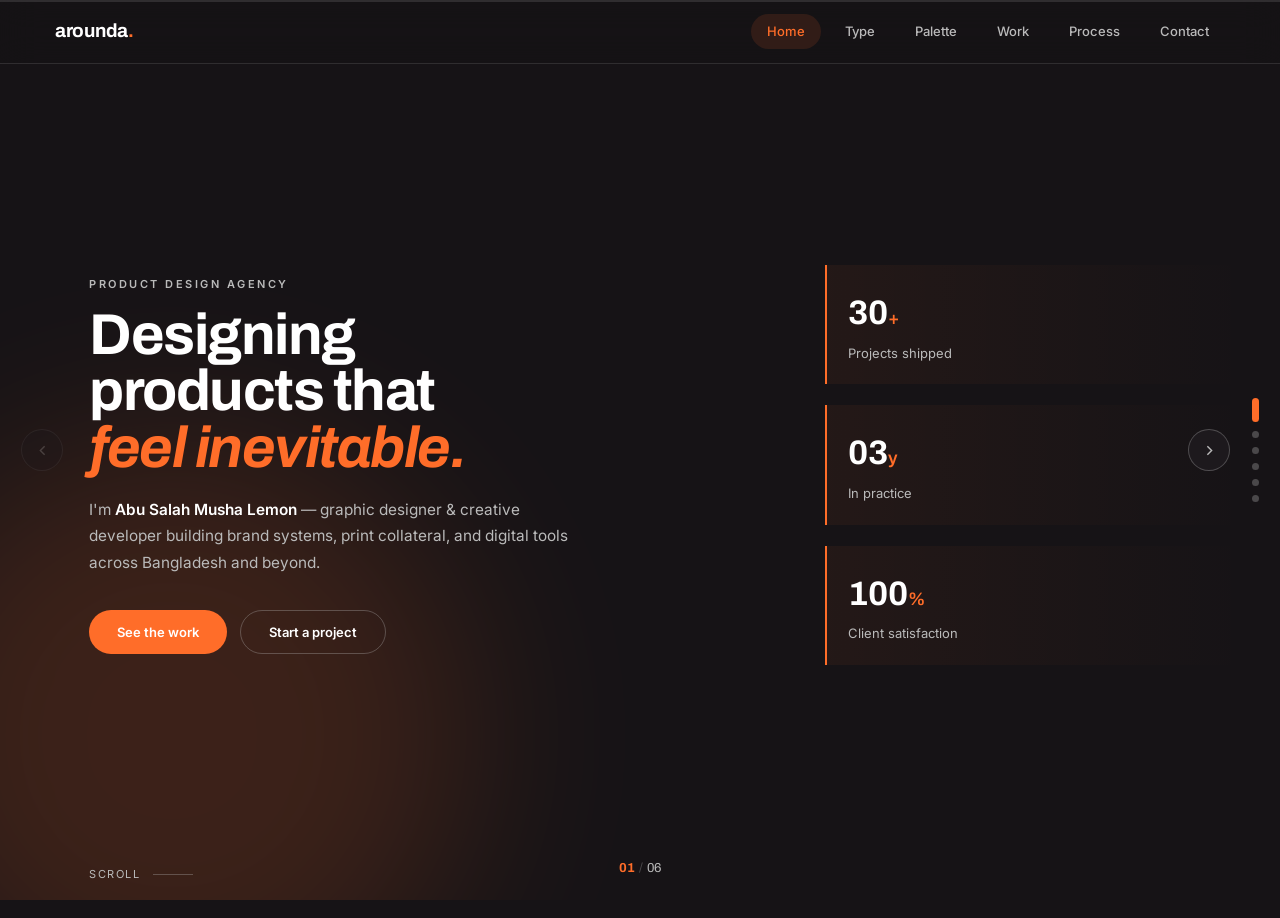
==== v2/index.html @ 6a90699e "Add files via upload" ====
<!DOCTYPE html>
<html lang="en">
<head>
<meta charset="UTF-8" />
<meta name="viewport" content="width=device-width, initial-scale=1.0, viewport-fit=cover" />
<title>Abu Salah Musha Lemon — Product Design</title>
<meta name="theme-color" content="#161316" />
<link rel="stylesheet" href="style.css" />
<link rel="preconnect" href="https://fonts.googleapis.com" />
<link rel="preconnect" href="https://fonts.gstatic.com" crossorigin />
<!-- Free grotesque pairing that mirrors Neue Montreal's geometry.
     ✏️ If you own a licensed copy of Neue Montreal, replace this
     link with your own @font-face block in style.css §1 -->
<link href="https://fonts.googleapis.com/css2?family=Archivo:wght@400;500;600;700&family=Inter:wght@300;400;500&display=swap" rel="stylesheet" />
</head>
<body>

<!-- progress bar tied to scroll position -->
<div class="progress-rail"><div class="progress-fill" id="progressFill"></div></div>

<!-- ════════ NAVBAR ════════ -->
<header class="navbar">
  <a class="nav-logo" href="#" onclick="goTo(0);return false;">
    <!-- ✏️ EDIT logo -->
    arounda<span class="dot">.</span>
  </a>
  <nav class="nav-links" id="navLinks">
    <a class="nav-link" data-i="0">Home</a>
    <a class="nav-link" data-i="1">Type</a>
    <a class="nav-link" data-i="2">Palette</a>
    <a class="nav-link" data-i="3">Work</a>
    <a class="nav-link" data-i="4">Process</a>
    <a class="nav-link" data-i="5">Contact</a>
  </nav>
  <button class="hamburger" id="hamburger" aria-label="Menu"><span></span><span></span><span></span></button>
</header>

<div class="drawer-overlay" id="drawerOverlay"></div>
<nav class="mobile-drawer" id="mobileDrawer">
  <a class="drawer-link" data-i="0">Home</a>
  <a class="drawer-link" data-i="1">Type</a>
  <a class="drawer-link" data-i="2">Palette</a>
  <a class="drawer-link" data-i="3">Work</a>
  <a class="drawer-link" data-i="4">Process</a>
  <a class="drawer-link" data-i="5">Contact</a>
</nav>

<!-- ════════ HORIZONTAL TRACK — same mechanism on all devices ════════ -->
<main class="track" id="track">

  <!-- ① HERO — 61.8/38.2 golden split -->
  <section class="panel" id="p0" data-i="0">
    <div class="glow glow-orange"></div>
    <div class="panel-grid grid-phi">
      <div class="col-major">
        <div class="eyebrow">Product Design Agency</div>
        <h1 class="display-1">Designing<br/>products that<br/><em>feel inevitable.</em></h1>
        <p class="lead">I'm <strong>Abu Salah Musha Lemon</strong> — graphic designer &amp; creative developer building brand systems, print collateral, and digital tools across Bangladesh and beyond.</p>
        <div class="btn-row">
          <button class="btn btn-primary" onclick="goTo(3)">See the work</button>
          <button class="btn btn-ghost" onclick="goTo(5)">Start a project</button>
        </div>
      </div>
      <div class="col-minor">
        <div class="stat-stack">
          <div class="stat-block"><span class="stat-n">30<small>+</small></span><span class="stat-l">Projects shipped</span></div>
          <div class="stat-block"><span class="stat-n">03<small>y</small></span><span class="stat-l">In practice</span></div>
          <div class="stat-block"><span class="stat-n">100<small>%</small></span><span class="stat-l">Client satisfaction</span></div>
        </div>
      </div>
    </div>
    
  </section>

  <!-- ② TYPOGRAPHY -->
  <section class="panel" id="p1" data-i="1">
    <div class="glow glow-orange-soft"></div>
    <div class="label-row"><span class="section-tag">01 — Typography</span></div>
    <div class="type-showcase">
      <h2 class="type-hero">Neue Montreal</h2>
      <div class="type-weights">
        <span class="tw" style="font-weight:400">Regular</span>
        <span class="tw" style="font-weight:500">Medium</span>
        <span class="tw" style="font-weight:600">Semibold</span>
      </div>
    </div>
    <div class="type-scale-demo">
      <!-- ✏️ Golden-ratio type scale visualized: each step ×1.618 -->
      <div class="scale-row"><span class="scale-label">16</span><span class="scale-sample" style="font-size:16px">Aa Bb Cc</span></div>
      <div class="scale-row"><span class="scale-label">26</span><span class="scale-sample" style="font-size:26px">Aa Bb Cc</span></div>
      <div class="scale-row"><span class="scale-label">42</span><span class="scale-sample" style="font-size:42px">Aa Bb</span></div>
      <div class="scale-row"><span class="scale-label">68</span><span class="scale-sample" style="font-size:clamp(34px,6vw,68px)">Aa</span></div>
    </div>
  </section>

  <!-- ③ COLOUR PALETTE -->
  <section class="panel" id="p2" data-i="2">
    <div class="glow glow-orange"></div>
    <div class="label-row"><span class="section-tag">02 — Colour Palette</span></div>
    <h2 class="section-h">Built on the<br/><em>60 / 30 / 10</em> rule.</h2>

    <div class="palette-grid">
      <div class="swatch-card swatch-60">
        <span class="swatch-dot" style="background:#161316;border:1px solid #353035"></span>
        <div class="swatch-meta"><span class="swatch-hex">#161316</span><span class="swatch-role">60% — Dominant</span></div>
      </div>
      <div class="swatch-card swatch-30">
        <span class="swatch-dot" style="background:#453027"></span>
        <div class="swatch-meta"><span class="swatch-hex">#453027</span><span class="swatch-role">30% — Secondary</span></div>
      </div>
      <div class="swatch-card swatch-10">
        <span class="swatch-dot" style="background:#FF6D29"></span>
        <div class="swatch-meta"><span class="swatch-hex">#FF6D29</span><span class="swatch-role">10% — Accent</span></div>
      </div>
      <div class="swatch-card">
        <span class="swatch-dot" style="background:#BABABA"></span>
        <div class="swatch-meta"><span class="swatch-hex">#BABABA</span><span class="swatch-role">Muted text</span></div>
      </div>
      <div class="swatch-card">
        <span class="swatch-dot" style="background:#FFFFFF"></span>
        <div class="swatch-meta"><span class="swatch-hex">#FFFFFF</span><span class="swatch-role">High emphasis</span></div>
      </div>
    </div>

    <!-- live 60/30/10 proportion bar -->
    <div class="ratio-bar" aria-hidden="true">
      <div class="ratio-seg" style="flex:60;background:#161316;border:1px solid #353035"></div>
      <div class="ratio-seg" style="flex:30;background:#453027"></div>
      <div class="ratio-seg" style="flex:10;background:#FF6D29"></div>
    </div>
  </section>

  <!-- ④ WORK -->
  <section class="panel panel-work" id="p3" data-i="3">
    <div class="glow glow-orange-soft"></div>
    <div class="label-row"><span class="section-tag">03 — Selected Work</span></div>
    <div class="work-grid">

      <article class="wcard wcard-lg" onclick="openProject('swapnolok')">
        <div class="wcard-media wcard-media-orange">
          <span class="wcard-num">01</span>
        </div>
        <div class="wcard-body">
          <h3>Swapnolok Community Center</h3>
          <p>Full brand identity &amp; print system — logo, banners, leaflets, signage.</p>
          <span class="chip">Brand Identity</span>
        </div>
      </article>

      <article class="wcard" onclick="openProject('pipeline')">
        <div class="wcard-media wcard-media-dark"><span class="wcard-num">02</span></div>
        <div class="wcard-body">
          <h3>Video Transition Pipeline</h3>
          <p>Custom Python effects engine for slideshow production.</p>
          <span class="chip chip-dev">Dev Project</span>
        </div>
      </article>

      <article class="wcard" onclick="openProject('carousel')">
        <div class="wcard-media wcard-media-mid"><span class="wcard-num">03</span></div>
        <div class="wcard-body">
          <h3>LinkedIn Case Study Carousel</h3>
          <p>10-slide visual narrative for Behance &amp; LinkedIn.</p>
          <span class="chip chip-social">Social</span>
        </div>
      </article>

      <article class="wcard" onclick="openProject('cleanup')">
        <div class="wcard-media wcard-media-dark"><span class="wcard-num">04</span></div>
        <div class="wcard-body">
          <h3>Smart Cleanup Script</h3>
          <p>Two-phase Windows batch automation with auto-resume.</p>
          <span class="chip chip-dev">Dev Project</span>
        </div>
      </article>

    </div>
  </section>

  <!-- ⑤ PROCESS -->
  <section class="panel" id="p4" data-i="4">
    <div class="glow glow-orange"></div>
    <div class="label-row"><span class="section-tag">04 — Process</span></div>
    <h2 class="section-h">How a project<br/><em>comes together.</em></h2>
    <div class="process-row">
      <div class="proc-step">
        <span class="proc-n">01</span>
        <h3>Discover</h3>
        <p>Understand the brief, audience, and constraints before anything is drawn.</p>
      </div>
      <div class="proc-connector"></div>
      <div class="proc-step">
        <span class="proc-n">02</span>
        <h3>Design</h3>
        <p>Explore concepts, refine direction, build the system — type, colour, layout.</p>
      </div>
      <div class="proc-connector"></div>
      <div class="proc-step">
        <span class="proc-n">03</span>
        <h3>Deliver</h3>
        <p>Production-ready files, documentation, and a system you can scale alone.</p>
      </div>
    </div>
  </section>

  <!-- ⑥ CONTACT -->
  <section class="panel panel-contact" id="p5" data-i="5">
    <div class="glow glow-orange-soft"></div>
    <div class="contact-grid">
      <div class="contact-col-major">
        <div class="eyebrow">Let's talk</div>
        <h2 class="display-2">Got a project<br/>in mind?</h2>
        <p class="lead">Open to freelance work, collaborations, and long-term partnerships.</p>
        <form class="contact-form" id="contactForm" onsubmit="handleSubmit(event)">
          <div class="form-row">
            <input class="form-input" type="text" placeholder="Your name" required />
            <input class="form-input" type="email" placeholder="Email address" required />
          </div>
          <textarea class="form-input form-textarea" placeholder="Tell me about your project…" required></textarea>
          <button class="btn btn-primary btn-full" type="submit">Send message →</button>
          <div class="form-success" id="formSuccess">Message sent — I'll reply within 24 hours.</div>
        </form>
      </div>
      <div class="contact-col-minor">
        <a class="contact-link" href="mailto:info@arounda.agency">
          <span class="contact-link-arrow">↗</span>
          <span>info@arounda.agency</span>
        </a>
        <a class="contact-link" href="https://www.arounda.agency" target="_blank">
          <span class="contact-link-arrow">↗</span>
          <span>www.arounda.agency</span>
        </a>
        <div class="footer-socials">
          <a href="#" target="_blank">Behance</a>
          <a href="#" target="_blank">LinkedIn</a>
          <a href="#" target="_blank">ArtStation</a>
        </div>
      </div>
    </div>
  </section>

</main>

<!-- ════════ FIXED UI: dots / arrows / counter ════════ -->
<div class="scroll-dots" id="scrollDots">
  <button class="sdot active" data-i="0" aria-label="Home"></button>
  <button class="sdot" data-i="1" aria-label="Type"></button>
  <button class="sdot" data-i="2" aria-label="Palette"></button>
  <button class="sdot" data-i="3" aria-label="Work"></button>
  <button class="sdot" data-i="4" aria-label="Process"></button>
  <button class="sdot" data-i="5" aria-label="Contact"></button>
</div>

<button class="nav-arrow nav-prev" id="navPrev" onclick="step(-1)" aria-label="Previous">
  <svg viewBox="0 0 24 24" fill="none" stroke="currentColor" stroke-width="2"><polyline points="15 18 9 12 15 6"/></svg>
</button>
<button class="nav-arrow nav-next" id="navNext" onclick="step(1)" aria-label="Next">
  <svg viewBox="0 0 24 24" fill="none" stroke="currentColor" stroke-width="2"><polyline points="9 18 15 12 9 6"/></svg>
</button>

<div class="panel-counter"><span id="counterCur">01</span><span class="counter-sep">/</span><span>06</span></div>
<div class="scroll-cue">Scroll<span class="cue-line"></span></div>

<!-- project modal -->
<div class="modal-overlay" id="modalOverlay" onclick="closeModal()">
  <div class="modal-box" onclick="event.stopPropagation()">
    <button class="modal-close" onclick="closeModal()">✕</button>
    <span class="modal-tag" id="modalTag">Project</span>
    <h3 class="modal-title" id="modalTitle"></h3>
    <p class="modal-body" id="modalBody"></p>
  </div>
</div>

<script src="script.js"></script>
</body>
</html>
---- v2/style.css ----
/* ════════════════════════════════════════════════════════════
   AROUNDA-STYLE PORTFOLIO — style.css

   COLOR SYSTEM — strict 60 / 30 / 10
   ───────────────────────────────────
   60%  #161316  near-black     → backgrounds, dominant surface
   30%  #453027  warm brown     → cards, secondary surfaces, borders
   10%  #FF6D29  orange         → accents, CTAs, key numbers ONLY
   —    #BABABA  muted grey     → secondary text
   —    #FFFFFF  white          → high-emphasis text

   GOLDEN RATIO — φ = 1.618
   ───────────────────────────────────
   Type scale   : 16 → 26 → 42 → 68 → 110  (×1.618 each step)
   Spacing scale: 8 → 13 → 21 → 34 → 55 → 89 → 144 (Fibonacci, → φ)
   Layout split : 61.8% / 38.2% major/minor columns (.grid-phi)
   ════════════════════════════════════════════════════════════ */

/* ───────────────────────────────────────────
   0. RESET
─────────────────────────────────────────── */
*, *::before, *::after { box-sizing: border-box; margin: 0; padding: 0; }
html { scroll-behavior: smooth; -webkit-text-size-adjust: 100%; }
body {
  font-family: var(--font-body);
  background: var(--c-60);
  color: var(--c-white);
  line-height: 1.6;
  overflow: hidden;
  -webkit-font-smoothing: antialiased;
}
img, video { display: block; max-width: 100%; }
a { color: inherit; text-decoration: none; }
button { font-family: inherit; cursor: pointer; }
::selection { background: var(--c-10); color: #fff; }


/* ───────────────────────────────────────────
   1. DESIGN TOKENS
─────────────────────────────────────────── */
:root {
  /* ── 60 / 30 / 10 color system ── */
  --c-60:        #161316;   /* dominant background          */
  --c-60-raised: #1d191d;   /* slightly raised surface       */
  --c-30:        #453027;   /* secondary surface / cards     */
  --c-30-soft:   #3a2920;   /* darker variant of secondary   */
  --c-10:        #FF6D29;   /* accent — used sparingly       */
  --c-10-dim:    #c9551f;   /* pressed/dim accent state      */
  --c-muted:     #BABABA;   /* secondary text                */
  --c-white:     #FFFFFF;   /* primary text                  */
  --c-border:    rgba(186,186,186,0.16);
  --c-border-em: rgba(186,186,186,0.32);

  /* ── Fonts ── */
  --font-display: 'Archivo', sans-serif;  /* Neue Montreal stand-in */
  --font-body:    'Inter', sans-serif;

  /* ── Type scale: golden ratio, φ = 1.618 ── */
  --fs-display:  clamp(40px, 6vw, 110px);
  --fs-h1:       clamp(32px, 4.5vw, 68px);
  --fs-h2:       clamp(26px, 3.2vw, 42px);
  --fs-h3:       clamp(18px, 1.8vw, 26px);
  --fs-body-lg:  clamp(15px, 1.2vw, 18px);
  --fs-body:     16px;
  --fs-small:    13px;
  --fs-label:    11px;

  /* ── Spacing scale: Fibonacci → φ ── */
  --sp-1:  8px;
  --sp-2:  13px;
  --sp-3:  21px;
  --sp-4:  34px;
  --sp-5:  55px;
  --sp-6:  89px;
  --sp-7:  144px;

  /* ── Golden-ratio layout split ── */
  --phi-major: 61.8%;
  --phi-minor: 38.2%;

  /* ── Radius / motion ── */
  --radius-sm: 8px;
  --radius-md: 14px;
  --radius-lg: 24px;
  --radius-pill: 999px;
  --ease: cubic-bezier(0.16, 1, 0.3, 1);
  --dur-fast: 160ms;
  --dur-med: 320ms;

  --navbar-h: 64px;
}


/* ───────────────────────────────────────────
   2. NAVBAR
─────────────────────────────────────────── */
.navbar {
  position: fixed; top: 0; left: 0; right: 0; z-index: 200;
  height: var(--navbar-h);
  display: flex; align-items: center; justify-content: space-between;
  padding: 0 var(--sp-5);
  background: rgba(22, 19, 22, 0.72);
  backdrop-filter: blur(18px);
  border-bottom: 1px solid var(--c-border);
}
.nav-logo {
  font-family: var(--font-display);
  font-size: 19px; font-weight: 700; letter-spacing: -0.3px;
  color: var(--c-white);
}
.nav-logo .dot { color: var(--c-10); }

.nav-links { display: flex; gap: var(--sp-1); }
.nav-link {
  font-size: var(--fs-small); font-weight: 500; color: var(--c-muted);
  padding: 7px 16px; border-radius: var(--radius-pill);
  transition: color var(--dur-fast), background var(--dur-fast);
}
.nav-link:hover { color: var(--c-white); background: rgba(255,255,255,0.05); }
.nav-link.active { color: var(--c-10); background: rgba(255,109,41,0.12); }

.hamburger {
  display: none; flex-direction: column; gap: 5px;
  background: none; border: none; padding: var(--sp-1); z-index: 300;
}
.hamburger span {
  width: 22px; height: 2px; background: var(--c-white); border-radius: 2px;
  transition: transform var(--dur-med) var(--ease), opacity var(--dur-fast);
}
.hamburger.open span:nth-child(1) { transform: translateY(7px) rotate(45deg); }
.hamburger.open span:nth-child(2) { opacity: 0; }
.hamburger.open span:nth-child(3) { transform: translateY(-7px) rotate(-45deg); }

@media (max-width: 860px) {
  .nav-links { display: none; }
  .hamburger { display: flex; }
  .navbar { padding: 0 var(--sp-4); }
}


/* ───────────────────────────────────────────
   3. MOBILE DRAWER
─────────────────────────────────────────── */
.mobile-drawer {
  position: fixed; top: 0; right: -100%; width: min(300px, 82vw); height: 100%;
  z-index: 250; background: var(--c-60-raised);
  border-left: 1px solid var(--c-border-em);
  padding: calc(var(--navbar-h) + var(--sp-5)) var(--sp-5) var(--sp-5);
  display: flex; flex-direction: column; gap: var(--sp-1);
  transition: right var(--dur-med) var(--ease);
}
.mobile-drawer.open { right: 0; }
.drawer-link {
  font-family: var(--font-display); font-size: 19px; font-weight: 600;
  color: var(--c-muted); padding: 13px var(--sp-3); border-radius: var(--radius-sm);
  transition: color var(--dur-fast), background var(--dur-fast);
}
.drawer-link:hover, .drawer-link.active { color: var(--c-white); background: rgba(255,109,41,0.08); }

.drawer-overlay {
  position: fixed; inset: 0; z-index: 240; background: rgba(0,0,0,0.55);
  opacity: 0; pointer-events: none; transition: opacity var(--dur-med);
}
.drawer-overlay.open { opacity: 1; pointer-events: all; }


/* ───────────────────────────────────────────
   4. PROGRESS RAIL
─────────────────────────────────────────── */
.progress-rail {
  position: fixed; top: 0; left: 0; right: 0; height: 2px; z-index: 210;
  background: var(--c-border);
}
.progress-fill {
  height: 100%; width: 0%; background: var(--c-10);
  transition: width var(--dur-med) var(--ease);
}


/* ───────────────────────────────────────────
   5. SCROLL TRACK
   The SAME horizontal mechanism runs on every
   device — desktop, tablet, and mobile.
─────────────────────────────────────────── */
.track {
  display: flex; flex-direction: row;
  width: 100%; height: 100vh; height: 100dvh;
  overflow-x: auto; overflow-y: hidden;
  scroll-snap-type: x mandatory;
  scroll-behavior: smooth;
  scrollbar-width: none; -ms-overflow-style: none;
  -webkit-overflow-scrolling: touch;
  overscroll-behavior-x: contain;
}
.track::-webkit-scrollbar { display: none; }

.panel {
  position: relative;
  min-width: 100vw; width: 100vw;
  height: 100vh; height: 100dvh;
  overflow: hidden;
  scroll-snap-align: start; scroll-snap-stop: always;
  display: flex; flex-direction: column; justify-content: center;
  padding: calc(var(--navbar-h) + var(--sp-5)) var(--sp-6) var(--sp-6);
}

/* Tablet & mobile: same horizontal system, tighter padding */
@media (max-width: 860px) {
  .panel { padding: calc(var(--navbar-h) + var(--sp-4)) var(--sp-4) var(--sp-5); }
}
@media (max-width: 480px) {
  .panel { padding: calc(var(--navbar-h) + var(--sp-3)) var(--sp-3) var(--sp-4); }
}

/* Ambient glow accents — orange used sparingly per the 10% rule */
.glow {
  position: absolute; border-radius: 50%; pointer-events: none; z-index: 0;
  filter: blur(90px);
}
.glow-orange      { width: 50vw; height: 50vw; max-width: 600px; max-height: 600px; background: var(--c-10); opacity: 0.16; bottom: -15%; left: -10%; }
.glow-orange-soft { width: 40vw; height: 40vw; max-width: 480px; max-height: 480px; background: var(--c-10); opacity: 0.10; top: -10%; right: -8%; }

.panel > *:not(.glow) { position: relative; z-index: 1; }


/* ───────────────────────────────────────────
   6. TYPOGRAPHY UTILITIES
─────────────────────────────────────────── */
.eyebrow {
  font-size: var(--fs-label); font-weight: 600; letter-spacing: 2.5px;
  text-transform: uppercase; color: var(--c-muted); margin-bottom: var(--sp-2);
}
.section-tag {
  font-family: var(--font-display); font-size: var(--fs-small); font-weight: 600;
  color: var(--c-10); letter-spacing: 0.5px;
}
.label-row { margin-bottom: var(--sp-4); }

.display-1, .display-2 {
  font-family: var(--font-display); font-weight: 700; line-height: 0.98;
  letter-spacing: -1.5px; color: var(--c-white);
}
.display-1 { font-size: var(--fs-h1); margin-bottom: var(--sp-3); }
.display-2 { font-size: var(--fs-h2); margin-bottom: var(--sp-3); }
.display-1 em, .display-2 em { font-style: italic; color: var(--c-10); }

.section-h {
  font-family: var(--font-display); font-size: var(--fs-h2); font-weight: 700;
  line-height: 1.05; color: var(--c-white); margin-bottom: var(--sp-5);
  letter-spacing: -0.5px;
}
.section-h em { font-style: italic; color: var(--c-10); }

.lead {
  font-size: var(--fs-body-lg); color: var(--c-muted); line-height: 1.7;
  max-width: 480px; margin-bottom: var(--sp-4);
}
.lead strong { color: var(--c-white); font-weight: 600; }


/* ───────────────────────────────────────────
   7. BUTTONS
─────────────────────────────────────────── */
.btn {
  display: inline-flex; align-items: center; justify-content: center; gap: 8px;
  font-size: var(--fs-small); font-weight: 600;
  padding: 13px 28px; border-radius: var(--radius-pill); border: none;
  transition: all var(--dur-med) var(--ease);
}
.btn-primary { background: var(--c-10); color: var(--c-white); }
.btn-primary:hover { background: #ff8147; transform: translateY(-2px); box-shadow: 0 10px 28px rgba(255,109,41,0.3); }
.btn-ghost { background: transparent; color: var(--c-white); border: 1px solid var(--c-border-em); }
.btn-ghost:hover { background: rgba(255,255,255,0.06); transform: translateY(-2px); }
.btn-full { width: 100%; }
.btn-row { display: flex; gap: var(--sp-2); flex-wrap: wrap; }
:focus-visible { outline: 2px solid var(--c-10); outline-offset: 2px; }


/* ───────────────────────────────────────────
   8. PANEL 1 — HERO  (golden-ratio grid)
─────────────────────────────────────────── */
.panel-grid { display: grid; gap: var(--sp-5); align-items: center; }
/* 61.8 / 38.2 split — true golden ratio columns */
.grid-phi { grid-template-columns: var(--phi-major) var(--phi-minor); }

.stat-stack { display: flex; flex-direction: column; gap: var(--sp-3); }
.stat-block {
  display: flex; flex-direction: column; gap: 2px;
  padding: var(--sp-3); border-left: 2px solid var(--c-10);
  background: linear-gradient(90deg, rgba(255,109,41,0.06), transparent);
}
.stat-n { font-family: var(--font-display); font-size: 34px; font-weight: 700; color: var(--c-white); }
.stat-n small { font-size: 18px; color: var(--c-10); font-weight: 600; }
.stat-l { font-size: var(--fs-small); color: var(--c-muted); }

.scroll-cue {
  position: relative; bottom: var(--sp-4); left: var(--sp-6);
  display: flex; align-items: center; gap: var(--sp-2);
  font-size: var(--fs-label); letter-spacing: 1.5px; text-transform: uppercase;
  color: var(--c-muted);
}
.cue-line { width: 40px; height: 1px; background: var(--c-border-em); position: relative; overflow: hidden; }
.cue-line::after {
  content: ''; position: absolute; left: -40px; top: 0; width: 40px; height: 100%;
  background: var(--c-10); animation: cue-slide 2s ease-in-out infinite;
}
@keyframes cue-slide { 0% { left: -40px; } 100% { left: 40px; } }

@media (max-width: 860px) {
  .grid-phi { grid-template-columns: 1fr; }
  .scroll-cue { left: var(--sp-4); }
}


/* ───────────────────────────────────────────
   9. PANEL 2 — TYPOGRAPHY SHOWCASE
─────────────────────────────────────────── */
.type-showcase { text-align: center; margin-bottom: var(--sp-6); }
.type-hero {
  font-family: var(--font-display); font-weight: 600;
  font-size: var(--fs-display); line-height: 1;
  background: linear-gradient(90deg, var(--c-muted) 0%, var(--c-10) 100%);
  -webkit-background-clip: text; background-clip: text; color: transparent;
  letter-spacing: -2px; margin-bottom: var(--sp-3);
}
.type-weights { display: flex; justify-content: center; gap: var(--sp-5); }
.tw { font-size: var(--fs-body-lg); color: var(--c-muted); }

.type-scale-demo {
  display: flex; flex-direction: column; gap: var(--sp-2);
  max-width: 640px; margin: 0 auto; width: 100%;
}
.scale-row {
  display: flex; align-items: baseline; gap: var(--sp-4);
  padding: var(--sp-2) 0; border-bottom: 1px solid var(--c-border);
}
.scale-label {
  font-family: var(--font-display); font-size: var(--fs-small); font-weight: 600;
  color: var(--c-10); width: 32px; flex-shrink: 0;
}
.scale-sample { font-family: var(--font-display); color: var(--c-white); font-weight: 500; }

@media (max-width: 600px) {
  .type-weights { gap: var(--sp-3); flex-wrap: wrap; }
}


/* ───────────────────────────────────────────
   10. PANEL 3 — COLOUR PALETTE
─────────────────────────────────────────── */
.palette-grid {
  display: grid; grid-template-columns: repeat(5, 1fr); gap: var(--sp-2);
  margin-bottom: var(--sp-4);
}
.swatch-card {
  display: flex; flex-direction: column; align-items: center; gap: var(--sp-2);
  padding: var(--sp-4) var(--sp-2);
  background: var(--c-60-raised); border: 1px solid var(--c-border);
  border-radius: var(--radius-lg);
  transition: border-color var(--dur-fast), transform var(--dur-fast);
}
.swatch-card:hover { transform: translateY(-4px); border-color: var(--c-border-em); }
.swatch-10 { border-color: rgba(255,109,41,0.4); }
.swatch-dot { width: 44px; height: 44px; border-radius: 50%; flex-shrink: 0; }
.swatch-meta { display: flex; flex-direction: column; align-items: center; gap: 2px; }
.swatch-hex { font-family: var(--font-display); font-size: var(--fs-small); font-weight: 600; color: var(--c-white); }
.swatch-role { font-size: 11px; color: var(--c-muted); text-align: center; }

/* Live 60/30/10 proportion bar — visually proves the ratio */
.ratio-bar {
  display: flex; height: 14px; border-radius: var(--radius-pill); overflow: hidden;
  max-width: 640px; margin: 0 auto; border: 1px solid var(--c-border-em);
}
.ratio-seg { height: 100%; }

@media (max-width: 860px) {
  .palette-grid { grid-template-columns: repeat(3, 1fr); }
}
@media (max-width: 480px) {
  .palette-grid { grid-template-columns: repeat(2, 1fr); }
}


/* ───────────────────────────────────────────
   11. PANEL 4 — WORK GRID
   Golden-ratio asymmetric grid: one large card
   (φ-proportioned) + three standard cards
─────────────────────────────────────────── */
.panel-work { justify-content: center; }
.work-grid {
  display: grid;
  grid-template-columns: var(--phi-major) var(--phi-minor);
  grid-template-rows: 1fr 1fr;
  gap: var(--sp-3);
  max-width: 1100px; width: 100%; margin: 0 auto;
  height: min(60vh, 560px);
}
.wcard-lg { grid-row: 1 / 3; }

.wcard {
  background: var(--c-60-raised); border: 1px solid var(--c-border);
  border-radius: var(--radius-lg); overflow: hidden; cursor: pointer;
  display: flex; flex-direction: column;
  transition: transform var(--dur-med) var(--ease), border-color var(--dur-fast);
}
.wcard:hover { transform: translateY(-4px); border-color: var(--c-border-em); }

.wcard-media {
  flex: 1; min-height: 90px; position: relative;
  display: flex; align-items: flex-end; padding: var(--sp-3);
}
.wcard-media-orange { background: linear-gradient(135deg, var(--c-30), var(--c-10)); }
.wcard-media-dark   { background: linear-gradient(135deg, #1d191d, #2a242a); }
.wcard-media-mid    { background: linear-gradient(135deg, var(--c-30-soft), var(--c-30)); }
.wcard-num {
  font-family: var(--font-display); font-size: 13px; font-weight: 700;
  color: rgba(255,255,255,0.8); letter-spacing: 1px;
}

.wcard-body { padding: var(--sp-3); display: flex; flex-direction: column; gap: 6px; }
.wcard-lg .wcard-body h3 { font-size: var(--fs-h3); }
.wcard-body h3 { font-family: var(--font-display); font-weight: 600; color: var(--c-white); font-size: 15px; }
.wcard-body p { font-size: 12.5px; color: var(--c-muted); line-height: 1.6; }

.chip {
  align-self: flex-start; font-size: 10.5px; font-weight: 700; letter-spacing: 0.4px;
  padding: 4px 11px; border-radius: var(--radius-pill);
  background: rgba(255,109,41,0.14); color: var(--c-10); border: 1px solid rgba(255,109,41,0.25);
  margin-top: 4px;
}
.chip-dev { background: rgba(186,186,186,0.1); color: var(--c-muted); border-color: var(--c-border-em); }
.chip-social { background: rgba(186,186,186,0.14); color: var(--c-white); border-color: var(--c-border); }

@media (max-width: 860px) {
  .work-grid {
    grid-template-columns: 1fr; grid-template-rows: none;
    height: auto; max-height: none; overflow-y: auto;
  }
  .wcard-lg { grid-row: auto; }
  .wcard-media { min-height: 100px; }
}


/* ───────────────────────────────────────────
   12. PANEL 5 — PROCESS
─────────────────────────────────────────── */
.process-row {
  display: flex; align-items: stretch; gap: 0;
  max-width: 1000px; width: 100%; margin: 0 auto;
}
.proc-step {
  flex: 1; display: flex; flex-direction: column; gap: var(--sp-2);
  padding: var(--sp-4); background: var(--c-60-raised);
  border: 1px solid var(--c-border); border-radius: var(--radius-lg);
}
.proc-n { font-family: var(--font-display); font-size: 13px; font-weight: 700; color: var(--c-10); letter-spacing: 1px; }
.proc-step h3 { font-family: var(--font-display); font-size: var(--fs-h3); font-weight: 600; color: var(--c-white); }
.proc-step p { font-size: var(--fs-small); color: var(--c-muted); line-height: 1.65; }
.proc-connector {
  width: var(--sp-4); flex-shrink: 0; position: relative;
}
.proc-connector::after {
  content: ''; position: absolute; top: 50%; left: 0; right: 0; height: 1px;
  background: var(--c-border-em); transform: translateY(-50%);
}

@media (max-width: 860px) {
  .process-row { flex-direction: column; gap: var(--sp-3); }
  .proc-connector { display: none; }
}


/* ───────────────────────────────────────────
   13. PANEL 6 — CONTACT  (golden split)
─────────────────────────────────────────── */
.panel-contact { justify-content: center; }
.contact-grid {
  display: grid; grid-template-columns: var(--phi-major) var(--phi-minor);
  gap: var(--sp-6); max-width: 1100px; width: 100%; margin: 0 auto; align-items: center;
}

.contact-form { display: flex; flex-direction: column; gap: var(--sp-2); max-width: 480px; }
.form-row { display: grid; grid-template-columns: 1fr 1fr; gap: var(--sp-2); }
.form-input {
  background: var(--c-60-raised); border: 1px solid var(--c-border);
  border-radius: var(--radius-sm); padding: 13px 16px; font-size: var(--fs-small);
  color: var(--c-white); font-family: var(--font-body);
  transition: border-color var(--dur-fast), box-shadow var(--dur-fast);
}
.form-input::placeholder { color: var(--c-muted); }
.form-input:focus { outline: none; border-color: var(--c-10); box-shadow: 0 0 0 3px rgba(255,109,41,0.14); }
.form-textarea { min-height: 96px; resize: vertical; }
.form-success {
  display: none; font-size: var(--fs-small); color: var(--c-10); text-align: center; padding-top: 4px;
}
.form-success.show { display: block; }

.contact-col-minor { display: flex; flex-direction: column; gap: var(--sp-3); }
.contact-link {
  display: flex; align-items: center; gap: var(--sp-2);
  font-size: var(--fs-body-lg); font-weight: 500; color: var(--c-white);
  padding: var(--sp-3) var(--sp-4); border-radius: var(--radius-pill);
  border: 1px solid var(--c-border-em); background: var(--c-60-raised);
  transition: border-color var(--dur-fast), background var(--dur-fast);
}
.contact-link:hover { border-color: var(--c-10); background: rgba(255,109,41,0.06); }
.contact-link-arrow {
  width: 32px; height: 32px; border-radius: 50%; flex-shrink: 0;
  display: flex; align-items: center; justify-content: center;
  background: var(--c-30); color: var(--c-10);
}
.footer-socials { display: flex; gap: var(--sp-3); margin-top: var(--sp-2); padding-left: var(--sp-2); }
.footer-socials a { font-size: var(--fs-small); color: var(--c-muted); transition: color var(--dur-fast); }
.footer-socials a:hover { color: var(--c-10); }

@media (max-width: 860px) {
  .contact-grid { grid-template-columns: 1fr; gap: var(--sp-4); }
  .form-row { grid-template-columns: 1fr; }
}


/* ───────────────────────────────────────────
   14. SCROLL INDICATORS (dots / arrows / counter)
   Visible and usable on ALL devices, repositioned
   for small screens rather than removed — this
   keeps the horizontal system fully operable
   everywhere as requested.
─────────────────────────────────────────── */
.scroll-dots {
  position: fixed; right: var(--sp-3); top: 50%; transform: translateY(-50%);
  z-index: 150; display: flex; flex-direction: column; gap: 9px;
}
.sdot {
  width: 7px; height: 7px; border-radius: 50%; background: var(--c-border-em);
  border: none; padding: 0; transition: all var(--dur-med) var(--ease);
}
.sdot:hover { background: var(--c-muted); }
.sdot.active { background: var(--c-10); height: 24px; border-radius: 4px; }

@media (max-width: 600px) {
  .scroll-dots { right: var(--sp-2); gap: 7px; }
  .sdot { width: 6px; height: 6px; }
  .sdot.active { height: 18px; }
}

.nav-arrow {
  position: fixed; top: 50%; transform: translateY(-50%); z-index: 150;
  width: 42px; height: 42px; border-radius: 50%;
  background: var(--c-60-raised); border: 1px solid var(--c-border-em);
  color: var(--c-muted); display: flex; align-items: center; justify-content: center;
  transition: all var(--dur-fast);
}
.nav-arrow svg { width: 17px; height: 17px; }
.nav-arrow:hover { background: rgba(255,109,41,0.12); border-color: var(--c-10); color: var(--c-10); }
.nav-arrow.disabled { opacity: 0.25; pointer-events: none; }
.nav-prev { left: var(--sp-3); }
.nav-next { right: 50px; }

@media (max-width: 600px) {
  .nav-arrow { width: 36px; height: 36px; }
  .nav-prev { left: var(--sp-2); }
  .nav-next { right: 38px; }
}

.panel-counter {
  position: fixed; bottom: var(--sp-3); left: 50%; transform: translateX(-50%);
  z-index: 150; display: flex; gap: 4px;
  font-family: var(--font-display); font-size: var(--fs-small); color: var(--c-muted);
}
#counterCur { color: var(--c-10); font-weight: 700; }
.counter-sep { color: var(--c-border-em); }


/* ───────────────────────────────────────────
   15. PROJECT MODAL
─────────────────────────────────────────── */
.modal-overlay {
  position: fixed; inset: 0; z-index: 500;
  background: rgba(0,0,0,0.7); backdrop-filter: blur(10px);
  display: flex; align-items: center; justify-content: center; padding: var(--sp-4);
  opacity: 0; pointer-events: none; transition: opacity var(--dur-med);
}
.modal-overlay.open { opacity: 1; pointer-events: all; }
.modal-box {
  background: var(--c-60-raised); border: 1px solid var(--c-border-em);
  border-radius: var(--radius-lg); padding: var(--sp-5);
  max-width: 480px; width: 100%; position: relative;
  transform: scale(0.95) translateY(10px); transition: transform var(--dur-med) var(--ease);
}
.modal-overlay.open .modal-box { transform: scale(1) translateY(0); }
.modal-close {
  position: absolute; top: var(--sp-3); right: var(--sp-3);
  width: 30px; height: 30px; border-radius: 50%; border: 1px solid var(--c-border);
  background: transparent; color: var(--c-muted); font-size: 13px;
  display: flex; align-items: center; justify-content: center; transition: all var(--dur-fast);
}
.modal-close:hover { background: rgba(255,255,255,0.06); color: var(--c-white); }
.modal-tag {
  display: inline-block; font-size: 10.5px; font-weight: 700; letter-spacing: 0.5px;
  color: var(--c-10); background: rgba(255,109,41,0.12); padding: 4px 11px;
  border-radius: var(--radius-pill); margin-bottom: var(--sp-2);
}
.modal-title { font-family: var(--font-display); font-size: 20px; font-weight: 700; color: var(--c-white); margin-bottom: var(--sp-2); padding-right: 30px; }
.modal-body { font-size: var(--fs-small); color: var(--c-muted); line-height: 1.7; }


/* ───────────────────────────────────────────
   16. ACCESSIBILITY
─────────────────────────────────────────── */
@media (prefers-reduced-motion: reduce) {
  *, *::before, *::after { animation-duration: 0.01ms !important; transition-duration: 0.01ms !important; }
}
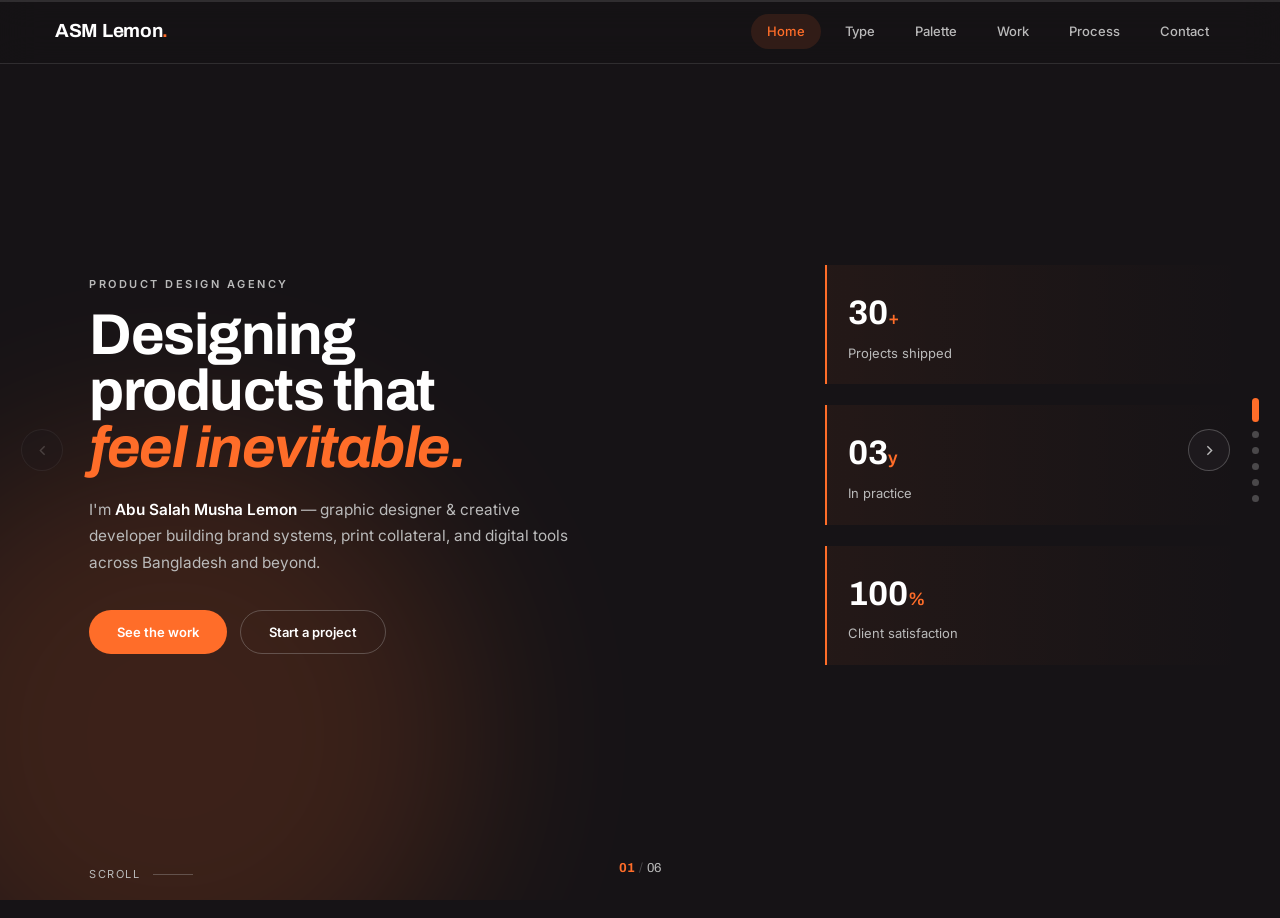
==== commit 685d32ec: "Update index.html" ====
--- a/v2/index.html
+++ b/v2/index.html
@@ -22,7 +22,7 @@
 <header class="navbar">
   <a class="nav-logo" href="#" onclick="goTo(0);return false;">
     <!-- ✏️ EDIT logo -->
-    arounda<span class="dot">.</span>
+    ASM Lemon<span class="dot">.</span>
   </a>
   <nav class="nav-links" id="navLinks">
     <a class="nav-link" data-i="0">Home</a>
@@ -222,13 +222,13 @@
         </form>
       </div>
       <div class="contact-col-minor">
-        <a class="contact-link" href="mailto:info@arounda.agency">
+        <a class="contact-link" href="mailto:lemonahmed512@gmail.com">
           <span class="contact-link-arrow">↗</span>
-          <span>info@arounda.agency</span>
+          <span>lemonahmed512@gmail.com</span>
         </a>
-        <a class="contact-link" href="https://www.arounda.agency" target="_blank">
-          <span class="contact-link-arrow">↗</span>
-          <span>www.arounda.agency</span>
+        <a class="contact-link" href="https://github.com/Abu-Salah-Musha-Lemon/" target="_blank">
+          Abu-Salah-Musha-Lemon/<span class="contact-link-arrow">↗</span>
+          <span></span>
         </a>
         <div class="footer-socials">
           <a href="#" target="_blank">Behance</a>
